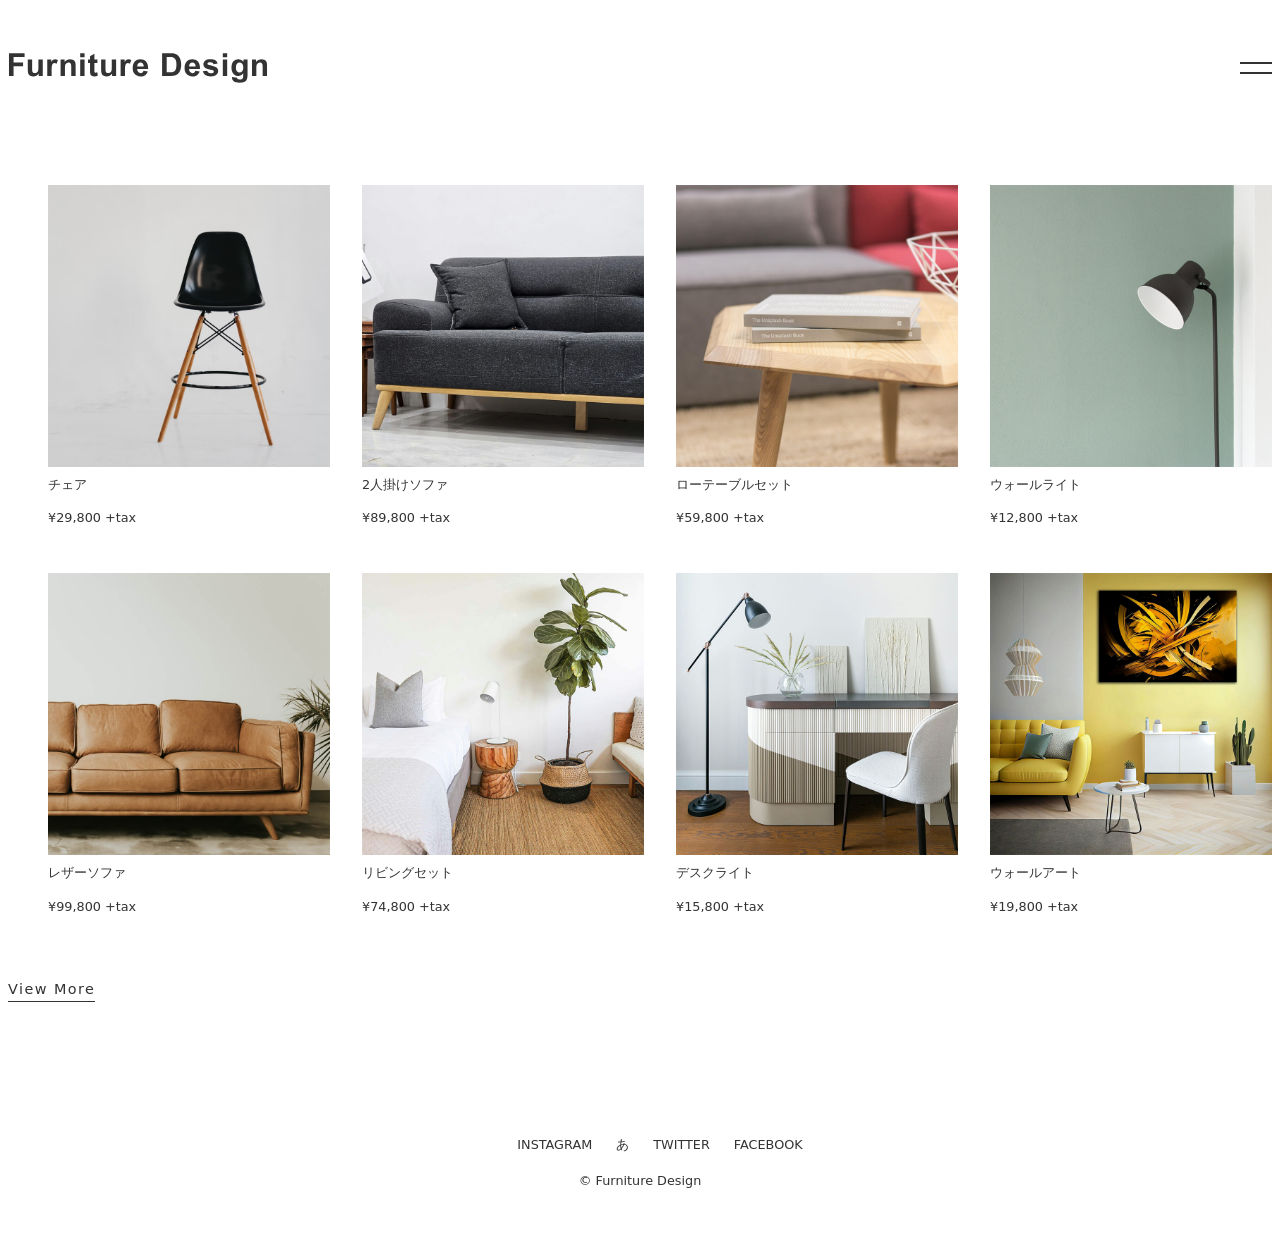
==== store/index.html @ 18ab8e6b "first commit" ====
<!DOCTYPE html>
<html lang="ja">
  <head>
    <meta charset="utf-8" />
    <title>Furniture Design</title>
    <meta
      name="description"
      content="オリジナル家具・インテリアのストアサイト"
    />
    <meta name="viewport" content="width=device-width, initial-scale=1" />
    <link rel="icon" href="img/img/favicon.ico" />
    <link rel="stylesheet" href="css/style.css" />
    <script defer src="js/main.js"></script>
  </head>
  <body>
    <!-- header -->
    <header id="header" class="wrapper">
      <h1 class="site-title">
        <a href="index.html">
          <img src="img/img/logo.svg" alt="Furniture Design" />
        </a>
      </h1>

      <nav id="navi">
        <ul class="nav-menu">
          <li><a href="products.html">PRODUCTS</a></li>
          <li><a href="about.html">ABOUT</a></li>
          <li><a href="company.html">COMPANY</a></li>
          <li>
            <a href="mailto:info@example.com?subject=お問い合わせ">CONTACT</a>
          </li>
        </ul>
      </nav>

      <div class="toggle-btn">
        <span></span>
        <span></span>
      </div>

      <div id="mask"></div>
    </header>

    <main>
      <div class="content wrapper">
        <ul class="product-list">
          <!-- TOP には item1〜item8 を表示 -->
          <li>
            <a href="item1.html">
              <img src="img/img/item1.jpg" alt="チェア（item1）" />
              <p>チェア</p>
              <p>&yen;29,800 +tax</p>
            </a>
          </li>
          <li>
            <a href="item2.html">
              <img src="img/img/item2.jpg" alt="グレーソファ（item2）" />
              <p>2人掛けソファ</p>
              <p>&yen;89,800 +tax</p>
            </a>
          </li>
          <li>
            <a href="item3.html">
              <img src="img/img/item3.jpg" alt="テーブル＆ソファ（item3）" />
              <p>ローテーブルセット</p>
              <p>&yen;59,800 +tax</p>
            </a>
          </li>
          <li>
            <a href="item4.html">
              <img src="img/img/item4.jpg" alt="ウォールライト（item4）" />
              <p>ウォールライト</p>
              <p>&yen;12,800 +tax</p>
            </a>
          </li>
          <li>
            <a href="item5.html">
              <img src="img/img/item5.jpg" alt="ブラウンソファ（item5）" />
              <p>レザーソファ</p>
              <p>&yen;99,800 +tax</p>
            </a>
          </li>
          <li>
            <a href="item6.html">
              <img src="img/img/item6.jpg" alt="リビングシーン（item6）" />
              <p>リビングセット</p>
              <p>&yen;74,800 +tax</p>
            </a>
          </li>
          <li>
            <a href="item7.html">
              <img src="img/img/item7.jpg" alt="デスクライト（item7）" />
              <p>デスクライト</p>
              <p>&yen;15,800 +tax</p>
            </a>
          </li>
          <li>
            <a href="item8.html">
              <img src="img/img/item8.jpg" alt="ウォールアート（item8）" />
              <p>ウォールアート</p>
              <p>&yen;19,800 +tax</p>
            </a>
          </li>
        </ul>

        <a class="link-text" href="products.html">View More</a>
      </div>
    </main>

    <!-- footer -->
    <footer id="footer" class="wrapper">
      <ul class="menu">
        <li>
          <a href="https://www.instagram.com/" target="_blank">INSTAGRAM</a>
          <li>あ</li>
        </li>
        <li><a href="https://twitter.com/" target="_blank">TWITTER</a></li>
        <li>
          <a href="https://www.facebook.com/" target="_blank">FACEBOOK</a>
        </li>
      </ul>
      <p class="copyright">&copy; Furniture Design</p>
    </footer>
  </body>
</html>
---- store/css/style.css ----
/* ===========================
   ベース
=========================== */
*,
*::before,
*::after {
  box-sizing: border-box;
}

html {
  font-size: 16px;
}

body {
  font-family: system-ui, -apple-system, BlinkMacSystemFont, "Segoe UI",
    sans-serif;
  line-height: 1.6;
  color: #333;
  background-color: #fff;
}

img {
  max-width: 100%;
  height: auto;
  display: block;
}

a {
  color: inherit;
  text-decoration: none;
}

a:hover {
  opacity: 0.7;
}

.wrapper {
  max-width: 1360px;
  padding: 0 40px;
  margin: 0 auto;
}

.content {
  padding: 40px 0 80px;
}

/* ===========================
   ヘッダー
=========================== */
/* ==== ヘッダーの基本レイアウト ==== */
#header {
  display: flex;
  align-items: center;
  justify-content: space-between;
  padding: 24px 0;
}

.site-title a {
  font-size: 1.4rem;
  font-weight: bold;
  text-decoration: none;
  color: #333;
}

/* ==== 左からスライドするメニュー ==== */
#navi {
  position: fixed;
  top: 0;
  left: 0;
  width: 260px;
  height: 100vh;
  background-color: #222;
  color: #fff;
  padding-top: 80px;
  transform: translateX(-100%);
  transition: transform 0.35s ease;
  z-index: 2000;
}

.nav-menu {
  list-style: none;
  display: flex;
  flex-direction: column;
  gap: 20px;
  padding-left: 24px;
}

.nav-menu li a {
  color: #fff;
  font-size: 1rem;
  letter-spacing: 0.08em;
  text-decoration: none;
}

/* ==== ハンバーガーボタン（常に表示） ==== */
.toggle-btn {
  display: block;
  position: relative;
  width: 32px;
  height: 24px;
  cursor: pointer;
  z-index: 3000; /* メニューより手前 */
}

.toggle-btn span {
  position: absolute;
  left: 0;
  right: 0;
  height: 2px;
  background-color: #333;
  transition: all 0.3s ease;
}

.toggle-btn span:nth-child(1) {
  top: 6px;
}

.toggle-btn span:nth-child(2) {
  top: 16px;
}

/* ==== 背景を暗くするマスク ==== */
#mask {
  display: none;
  position: fixed;
  inset: 0;
  background: rgba(0, 0, 0, 0.65);
  z-index: 1500;
}

/* ==== メニューが開いているときの状態 ==== */
body.menu-open #navi {
  transform: translateX(0);       /* 左からスライドイン */
}

body.menu-open #mask {
  display: block;                 /* 黒幕表示 */
}

/* ハンバーガーを × に変形 */
body.menu-open .toggle-btn span:nth-child(1) {
  top: 11px;
  transform: rotate(45deg);
  background-color: #fff;
}

body.menu-open .toggle-btn span:nth-child(2) {
  top: 11px;
  transform: rotate(-45deg);
  background-color: #fff;
}

/* メニュー開いている間はページスクロール禁止 */
body.menu-open {
  overflow: hidden;
}


/* ===========================
   フッター
=========================== */
#footer {
  padding: 40px 0 24px;
  text-align: center;
  font-size: 0.8rem;
}

#footer .menu {
  list-style: none;
  display: flex;
  justify-content: center;
  gap: 24px;
  margin-bottom: 16px;
}

/* ===========================
   共通コンポーネント
=========================== */

.page-title {
  font-size: 1.6rem;
  letter-spacing: 0.2em;
  margin-bottom: 32px;
}

/* 商品グリッド */
.product-list {
  list-style: none;
  display: grid;
  grid-template-columns: repeat(4, minmax(0, 1fr));
  gap: 32px;
}

.product-list a {
  display: block;
}

.product-list p {
  font-size: 0.8rem;
  margin-top: 8px;
}

/* テキストリンク */
.link-text {
  display: inline-block;
  margin-top: 32px;
  font-size: 0.9rem;
  letter-spacing: 0.1em;
  border-bottom: 1px solid #333;
}

/* ページネーション */
.pagination {
  list-style: none;
  display: flex;
  gap: 12px;
  margin-top: 40px;
  font-size: 0.9rem;
}

.pagination li {
  padding: 4px 10px;
  border: 1px solid #ddd;
}

.pagination li a {
  display: block;
}

/* ===========================
   商品詳細
=========================== */
#item {
  display: flex;
  gap: 40px;
}

.item-img {
  flex: 1;
}

.item-text {
  flex: 1;
}

.item-text p {
  margin-bottom: 16px;
}

.item-text dl {
  display: grid;
  grid-template-columns: 120px 1fr;
  row-gap: 8px;
}

.item-text dt {
  font-weight: bold;
}

/* ===========================
   About / Company
=========================== */
#about p + p {
  margin-top: 16px;
}

.company-info {
  margin-top: 24px;
  font-size: 0.9rem;
}

.company-info dl {
  display: grid;
  grid-template-columns: 120px 1fr;
  row-gap: 8px;
}

.map-wrapper {
  margin-top: 32px;
}

.map-wrapper iframe {
  width: 100%;
  height: 360px;
  border: 0;
  filter: grayscale(100%);
}

/* ===========================
   レスポンシブ
=========================== */
@media (max-width: 900px) {
  .wrapper {
    padding: 0 20px;
  }

  #header {
    position: relative;
  }

  #navi {
    position: fixed;
    inset: 0 0 0 auto;
    width: 70%;
    max-width: 320px;
    background-color: #fff;
    transform: translateX(100%);
    transition: transform 0.3s;
    padding-top: 80px;
  }

  .nav-menu {
    flex-direction: column;
    align-items: flex-start;
    padding-left: 24px;
  }

  .toggle-btn {
    display: block;
  }

  #mask {
    display: none;
    position: fixed;
    inset: 0;
    background-color: rgba(0, 0, 0, 0.4);
  }

  body.menu-open #navi {
    transform: translateX(0);
  }

  body.menu-open #mask {
    display: block;
  }

  body.menu-open .toggle-btn span:nth-child(1) {
    top: 11px;
    transform: rotate(45deg);
  }

  body.menu-open .toggle-btn span:nth-child(2) {
    top: 11px;
    transform: rotate(-45deg);
  }

  .product-list {
    grid-template-columns: repeat(2, minmax(0, 1fr));
    gap: 16px;
  }

  #item {
    flex-direction: column;
  }
}
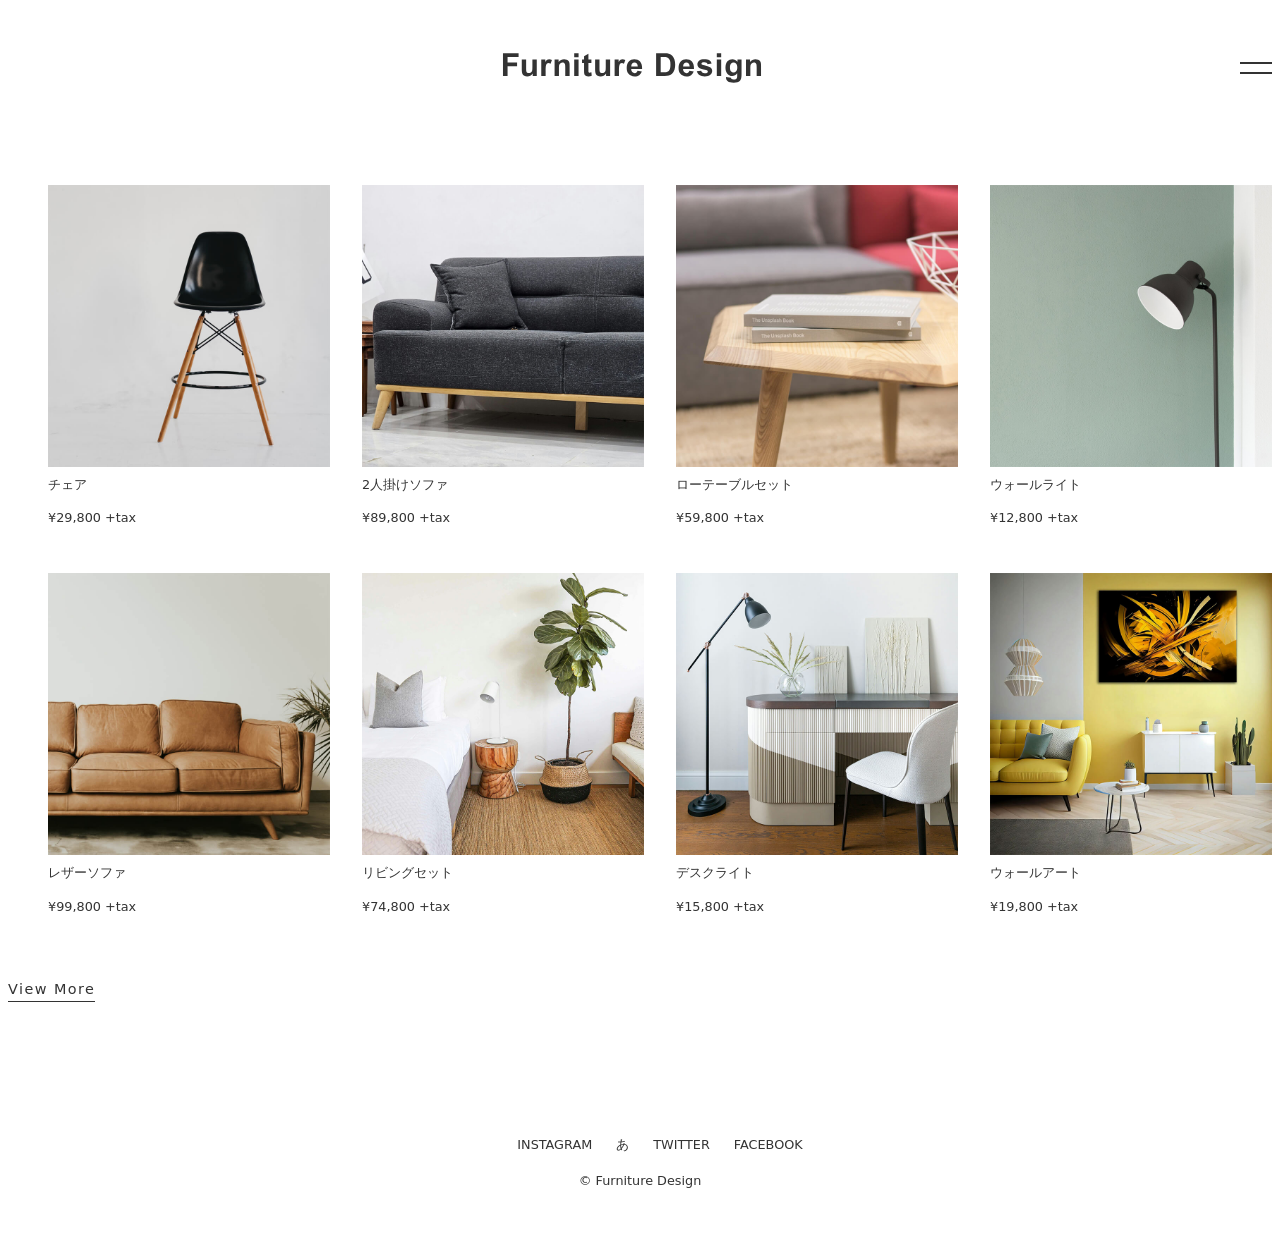
==== commit 1ee9f337: "store" ====
--- a/store/index.html
+++ b/store/index.html
@@ -14,10 +14,12 @@
   </head>
   <body>
     <!-- header -->
-    <header id="header" class="wrapper">
+    <header id="header" class="wrapper">　
+      <!-- IDはページ内で一回だけ、classは何度も使える-->
       <h1 class="site-title">
         <a href="index.html">
           <img src="img/img/logo.svg" alt="Furniture Design" />
+           <!-- src=ソース（source） -->
         </a>
       </h1>
 
--- a/store/css/style.css
+++ b/store/css/style.css
@@ -4,7 +4,11 @@
 *,
 *::before,
 *::after {
+  
   box-sizing: border-box;
+  /* ボックスの外側の幅を指定することができる
+   paddingとかで外側にはみ出す仕様になったとしても外側は変わらない*/
+  
 }
 
 html {
@@ -15,6 +19,7 @@
   font-family: system-ui, -apple-system, BlinkMacSystemFont, "Segoe UI",
     sans-serif;
   line-height: 1.6;
+  /* 行と行の間の高さ（行間）を、文字サイズの 1.6 倍にする指定。*/
   color: #333;
   background-color: #fff;
 }
@@ -22,7 +27,10 @@
 img {
   max-width: 100%;
   height: auto;
+  /*中身の量に合わせて高さを自動で決める（「勝手にちょうどいい高さになる」**設定。 */
   display: block;
+  /*要素を「ブロック要素」として扱う （横幅は基本 親要素いっぱい
+　　　前後で 改行される */
 }
 
 a {
@@ -50,6 +58,7 @@
 /* ==== ヘッダーの基本レイアウト ==== */
 #header {
   display: flex;
+  /*子要素が 横並び になる */
   align-items: center;
   justify-content: space-between;
   padding: 24px 0;
@@ -65,6 +74,7 @@
 /* ==== 左からスライドするメニュー ==== */
 #navi {
   position: fixed;
+  /*「画面に固定する」指定。*/
   top: 0;
   left: 0;
   width: 260px;
@@ -73,6 +83,7 @@
   color: #fff;
   padding-top: 80px;
   transform: translateX(-100%);
+  /*「自分の幅ぶん、左にスライドさせる」指定。*/
   transition: transform 0.35s ease;
   z-index: 2000;
 }
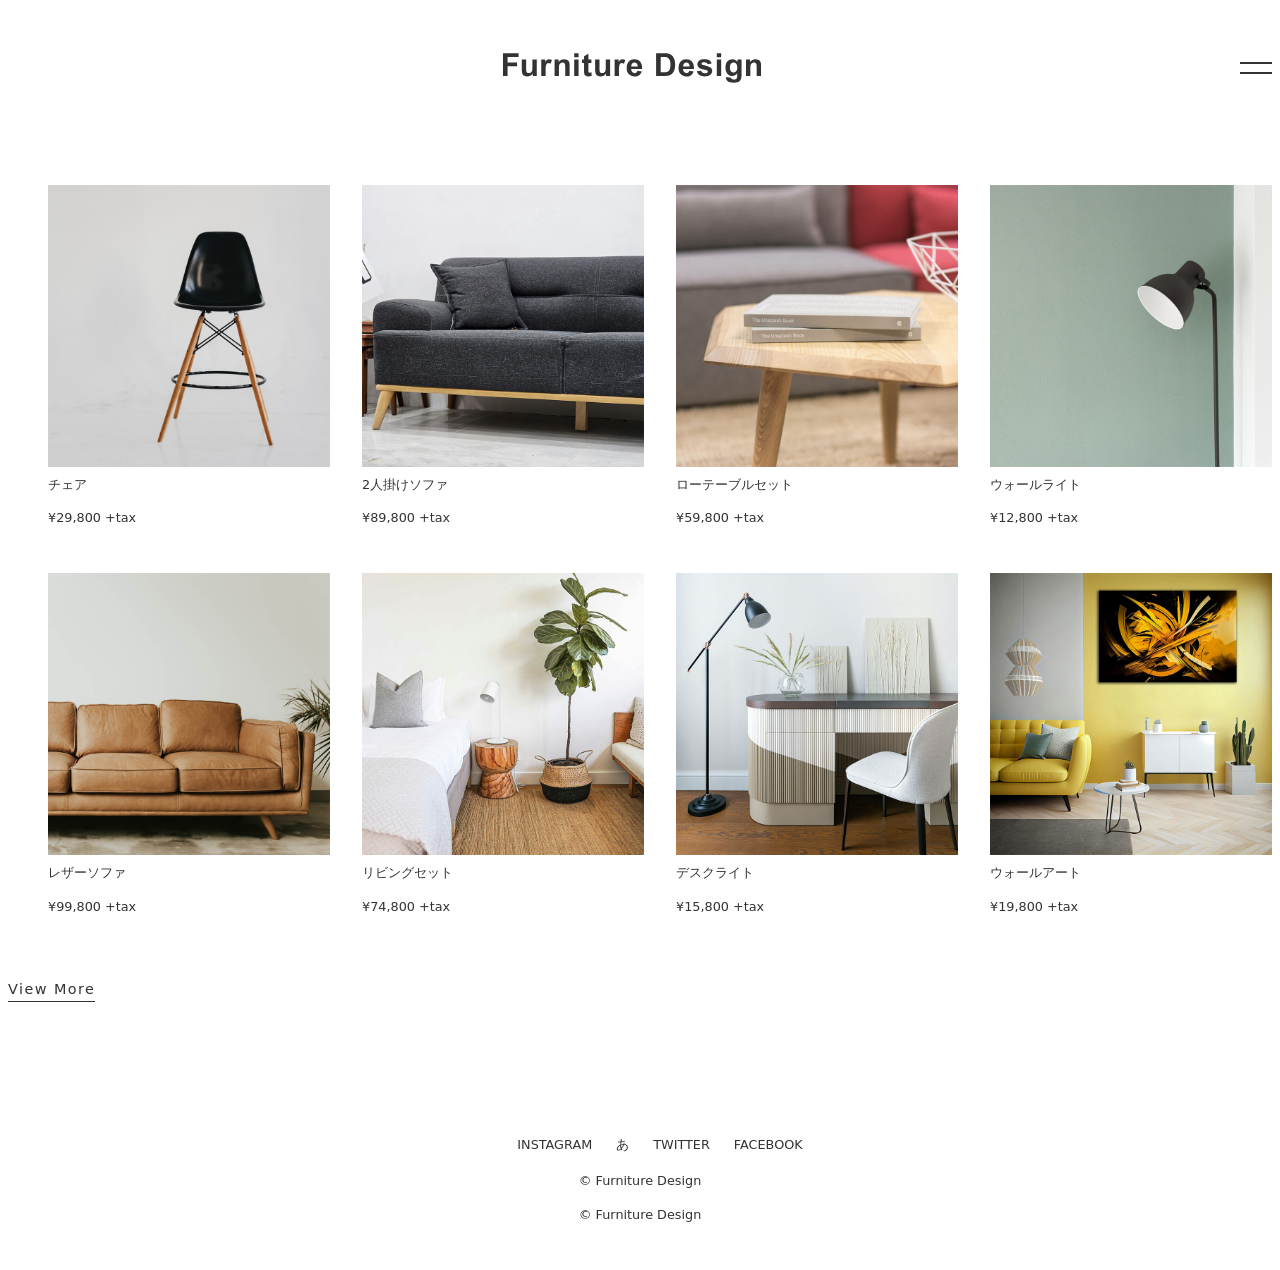
==== commit 2534ed4d: "offjt" ====
--- a/store/index.html
+++ b/store/index.html
@@ -121,6 +121,7 @@
         </li>
       </ul>
       <p class="copyright">&copy; Furniture Design</p>
+      <p class="copyright">&copy; Furniture Design</p>
     </footer>
   </body>
 </html>
